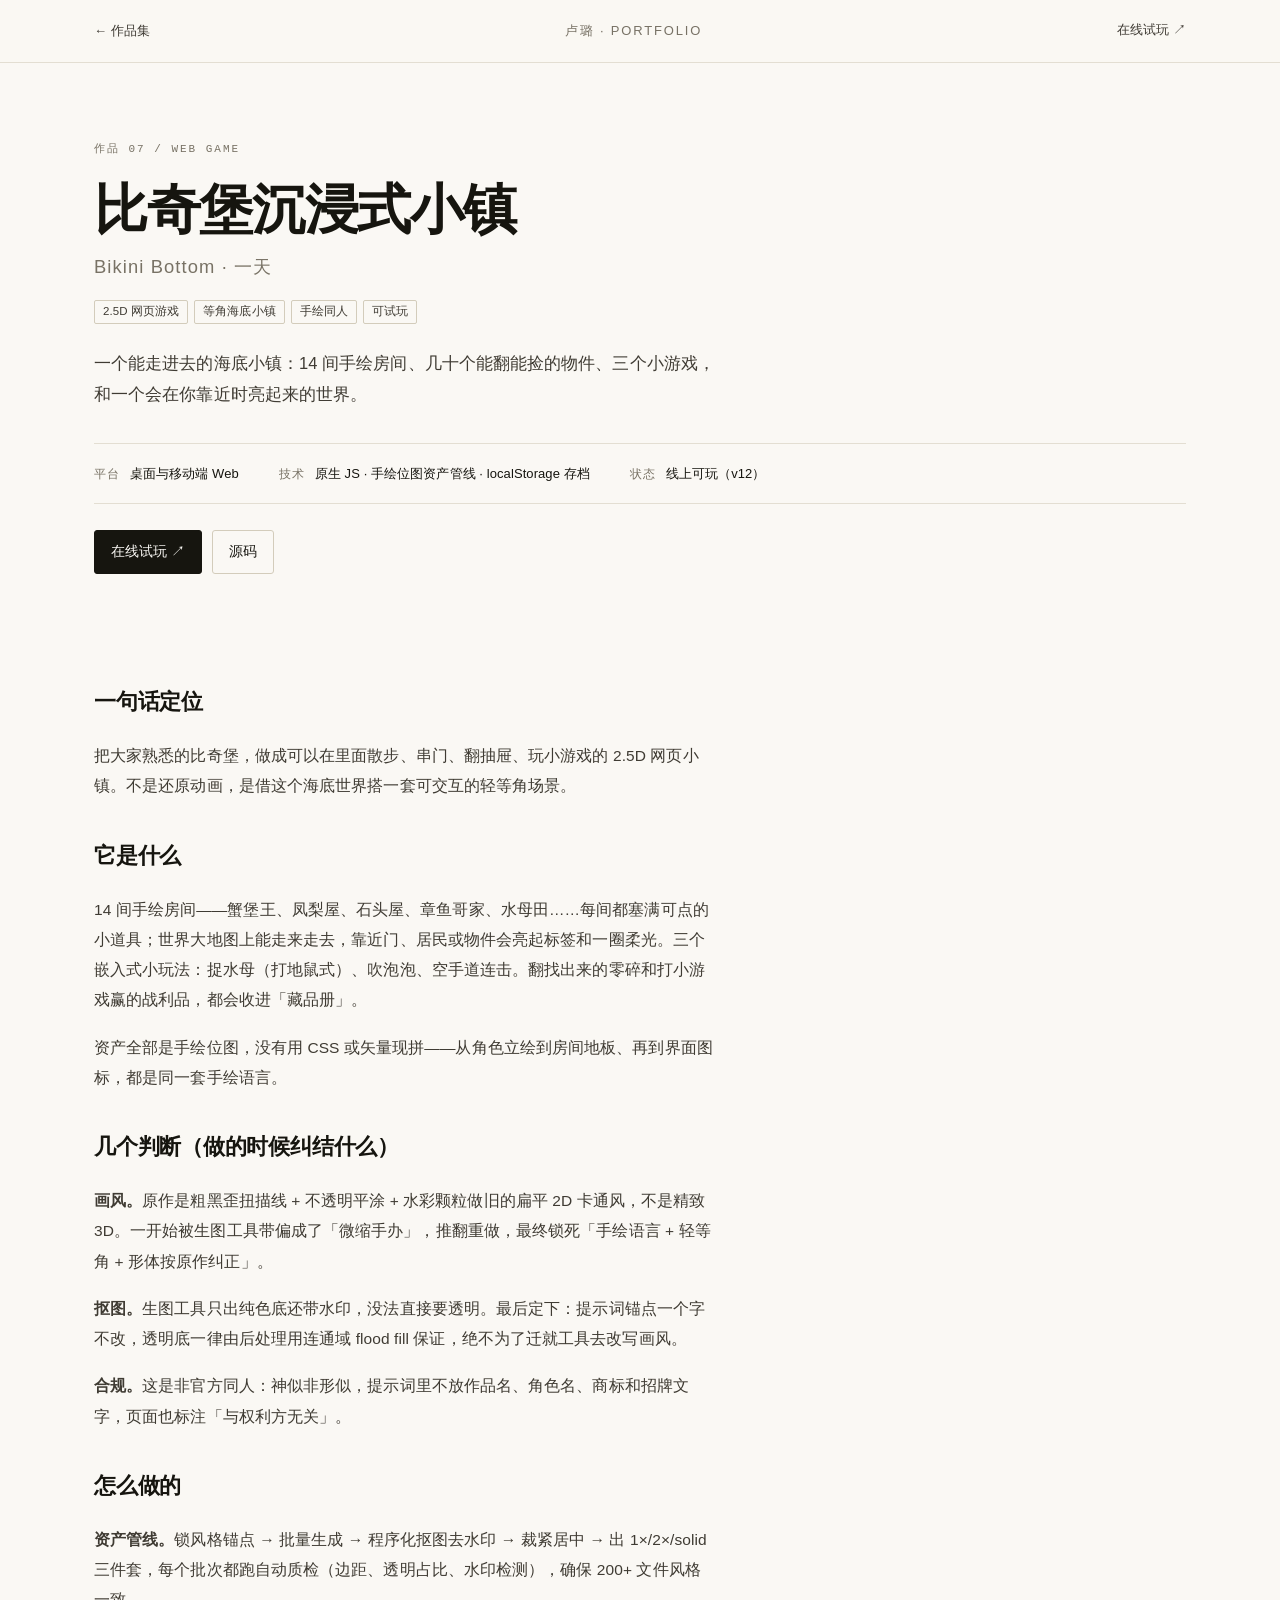
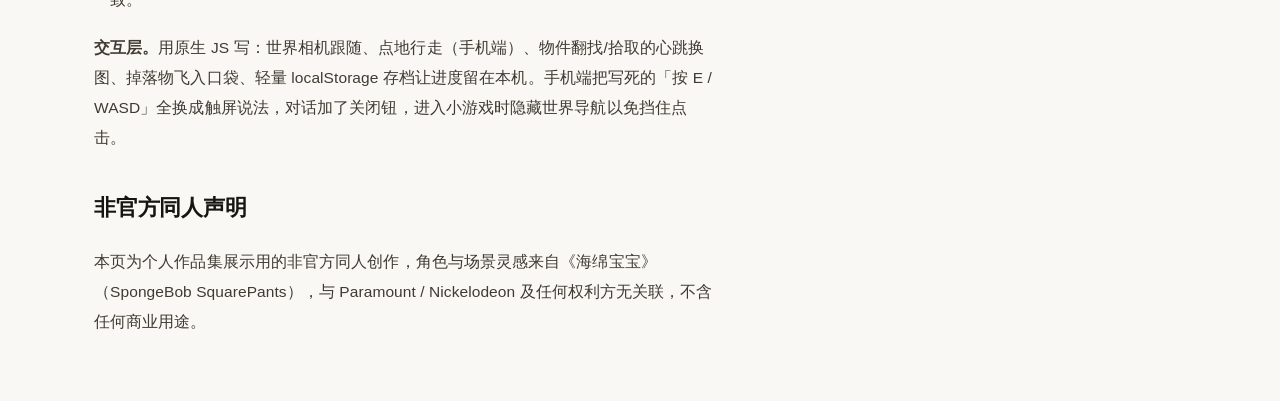
==== docs/bikini/index.html @ 2a7db41d "feat(portfolio): 新增作品 07《比奇堡沉浸式小镇》条目 + 文字版详情页" ====
<!DOCTYPE html>
<html lang="zh-CN">
<head>
<meta charset="UTF-8">
<meta name="viewport" content="width=device-width, initial-scale=1.0">
<title>比奇堡沉浸式小镇 · 卢璐作品集</title>
<meta name="description" content="2.5D 手绘同人网页游戏：在比奇堡散步、串门、翻找、玩小游戏。原生 JS + 手绘位图资产管线，双 AI 协作产出。">
<link rel="stylesheet" href="../assets/doc.css">
<link rel="icon" href="data:image/svg+xml,%3Csvg xmlns='http://www.w3.org/2000/svg' viewBox='0 0 32 32'%3E%3Crect width='32' height='32' fill='%2316150f'/%3E%3Crect x='9' y='9' width='14' height='2' fill='%23faf8f4'/%3E%3Crect x='9' y='15' width='14' height='2' fill='%23faf8f4'/%3E%3Crect x='9' y='21' width='9' height='2' fill='%23faf8f4'/%3E%3C/svg%3E">
</head>
<body>

<header class="bar">
  <div class="wrap bar__in">
    <a class="bar__back" href="../">← 作品集</a>
    <span class="bar__name">卢璐 · PORTFOLIO</span>
    <nav class="bar__nav">
      <a href="https://bikini-bottom-world.app.workbuddy.host/?sharecode=BSQ4BPHGH3" target="_blank" rel="noopener">在线试玩 ↗</a>
    </nav>
  </div>
</header>

<main class="wrap">

  <section class="hero">
    <p class="hero__no">作品 07 / WEB GAME</p>
    <h1>比奇堡沉浸式小镇<small>Bikini Bottom · 一天</small></h1>
    <ul class="tags">
      <li>2.5D 网页游戏</li><li>等角海底小镇</li><li>手绘同人</li><li>可试玩</li>
    </ul>
    <p class="hero__sub">一个能走进去的海底小镇：14 间手绘房间、几十个能翻能捡的物件、三个小游戏，和一个会在你靠近时亮起来的世界。</p>

    <dl class="spec">
      <div><dt>平台</dt><dd>桌面与移动端 Web</dd></div>
      <div><dt>技术</dt><dd>原生 JS · 手绘位图资产管线 · localStorage 存档</dd></div>
      <div><dt>状态</dt><dd>线上可玩（v12）</dd></div>
    </dl>

    <div class="cta">
      <a class="btn" href="https://bikini-bottom-world.app.workbuddy.host/?sharecode=BSQ4BPHGH3" target="_blank" rel="noopener">在线试玩 ↗</a>
      <a class="btn btn--ghost" href="https://github.com/Miolulu/crossing-bikini-bottom" target="_blank" rel="noopener">源码</a>
    </div>
  </section>

  <section class="sec body">
    <h2>一句话定位</h2>
    <p>把大家熟悉的比奇堡，做成可以在里面散步、串门、翻抽屉、玩小游戏的 2.5D 网页小镇。不是还原动画，是借这个海底世界搭一套可交互的轻等角场景。</p>

    <h2 style="margin-top:34px">它是什么</h2>
    <p>14 间手绘房间——蟹堡王、凤梨屋、石头屋、章鱼哥家、水母田……每间都塞满可点的小道具；世界大地图上能走来走去，靠近门、居民或物件会亮起标签和一圈柔光。三个嵌入式小玩法：捉水母（打地鼠式）、吹泡泡、空手道连击。翻找出来的零碎和打小游戏赢的战利品，都会收进「藏品册」。</p>
    <p>资产全部是手绘位图，没有用 CSS 或矢量现拼——从角色立绘到房间地板、再到界面图标，都是同一套手绘语言。</p>

    <h2 style="margin-top:34px">几个判断（做的时候纠结什么）</h2>
    <p><b>画风。</b>原作是粗黑歪扭描线 + 不透明平涂 + 水彩颗粒做旧的扁平 2D 卡通风，不是精致 3D。一开始被生图工具带偏成了「微缩手办」，推翻重做，最终锁死「手绘语言 + 轻等角 + 形体按原作纠正」。</p>
    <p><b>抠图。</b>生图工具只出纯色底还带水印，没法直接要透明。最后定下：提示词锚点一个字不改，透明底一律由后处理用连通域 flood fill 保证，绝不为了迁就工具去改写画风。</p>
    <p><b>合规。</b>这是非官方同人：神似非形似，提示词里不放作品名、角色名、商标和招牌文字，页面也标注「与权利方无关」。</p>

    <h2 style="margin-top:34px">怎么做的</h2>
    <p><b>资产管线。</b>锁风格锚点 → 批量生成 → 程序化抠图去水印 → 裁紧居中 → 出 1×/2×/solid 三件套，每个批次都跑自动质检（边距、透明占比、水印检测），确保 200+ 文件风格一致。</p>
    <p><b>交互层。</b>用原生 JS 写：世界相机跟随、点地行走（手机端）、物件翻找/拾取的心跳换图、掉落物飞入口袋、轻量 localStorage 存档让进度留在本机。手机端把写死的「按 E / WASD」全换成触屏说法，对话加了关闭钮，进入小游戏时隐藏世界导航以免挡住点击。</p>

    <h2 style="margin-top:34px">非官方同人声明</h2>
    <p>本页为个人作品集展示用的非官方同人创作，角色与场景灵感来自《海绵宝宝》（SpongeBob SquarePants），与 Paramount / Nickelodeon 及任何权利方无关联，不含任何商业用途。</p>
  </section>

</main>

</body>
</html>
---- docs/assets/doc.css ----
/* ===========================================================
   作品详情页 · 与首页共用一套版式
   浅底、细线、大图；正文只描述作品本身
   =========================================================== */

:root{
  --bg:#faf8f4;
  --ink:#16150f;
  --ink-2:#3f3b33;
  --muted:#787265;
  --line:#e3ded2;
  --line-2:#d3ccbb;
  --accent:#a8402a;
  --sans:-apple-system,BlinkMacSystemFont,"PingFang SC","Hiragino Sans GB","Microsoft YaHei","Segoe UI",sans-serif;
  --mono:ui-monospace,SFMono-Regular,Menlo,Consolas,"Liberation Mono",monospace;
}

*{box-sizing:border-box}
html{-webkit-text-size-adjust:100%;scroll-behavior:smooth}
body{margin:0;background:var(--bg);color:var(--ink);font-family:var(--sans);
  font-size:16px;line-height:1.78;letter-spacing:.005em;-webkit-font-smoothing:antialiased}
img{display:block;max-width:100%}
a{color:inherit;text-decoration:none}
::selection{background:rgba(168,64,42,.16)}
:focus-visible{outline:2px solid var(--accent);outline-offset:4px}

.wrap{max-width:1180px;margin:0 auto;padding:0 clamp(20px,4vw,44px)}

/* 顶栏 */
.bar{position:sticky;top:0;z-index:10;background:rgba(250,248,244,.92);
  backdrop-filter:saturate(150%) blur(8px);border-bottom:1px solid var(--line)}
.bar__in{display:flex;align-items:center;justify-content:space-between;height:62px;gap:20px}
.bar__back{font-size:13px;color:var(--ink-2);display:inline-flex;align-items:center;gap:6px}
.bar__back:hover{color:var(--accent)}
.bar__name{font-size:13px;color:var(--muted);letter-spacing:.14em}
.bar__nav{display:flex;gap:18px;font-size:13px;color:var(--ink-2)}
.bar__nav a{border-bottom:1px solid transparent;padding-bottom:1px;transition:border-color .2s,color .2s}
.bar__nav a:hover{color:var(--accent);border-color:var(--accent)}

/* 开头 */
.hero{padding:clamp(40px,6vw,78px) 0 clamp(28px,3.4vw,44px)}
.hero__no{font-family:var(--mono);font-size:11px;letter-spacing:.18em;color:var(--muted);margin:0 0 18px}
h1{margin:0;font-size:clamp(32px,5vw,54px);line-height:1.2;font-weight:600;letter-spacing:-.025em}
h1 small{display:block;font-size:.34em;font-weight:400;letter-spacing:.06em;color:var(--muted);margin-top:14px}

.tags{display:flex;flex-wrap:wrap;gap:6px;margin:22px 0 0;padding:0;list-style:none}
.tags li{font-size:11.5px;line-height:1;color:var(--ink-2);border:1px solid var(--line-2);
  border-radius:2px;padding:5px 8px;white-space:nowrap}

.hero__sub{margin:24px 0 0;max-width:38em;font-size:16.5px;line-height:1.92;color:var(--ink-2)}

.spec{display:flex;flex-wrap:wrap;gap:10px 40px;margin:32px 0 0;padding:18px 0;
  border-top:1px solid var(--line);border-bottom:1px solid var(--line);font-size:13px}
.spec div{display:flex;gap:10px;align-items:baseline}
.spec dt{color:var(--muted);font-size:12px;letter-spacing:.08em}
.spec dd{margin:0;color:var(--ink)}

.cta{display:flex;flex-wrap:wrap;gap:10px;margin:26px 0 0}
.btn{display:inline-flex;align-items:center;gap:6px;font-size:13.5px;padding:9px 16px;
  background:var(--ink);color:var(--bg);border:1px solid var(--ink);border-radius:3px;transition:opacity .2s}
.btn:hover{opacity:.82}
.btn--ghost{background:transparent;color:var(--ink);border-color:var(--line-2)}
.btn--ghost:hover{border-color:var(--ink);opacity:1}

/* 图 */
figure{margin:0}
.shot{margin:0 0 clamp(10px,1.4vw,16px)}
.shot img,.gal img{width:100%;height:auto}
figcaption{display:flex;flex-wrap:wrap;gap:4px 12px;margin-top:9px;font-size:12.5px;color:var(--muted);line-height:1.6}
figcaption b{font-weight:500;color:var(--ink-2)}

.gal{display:grid;gap:clamp(20px,3vw,34px);margin-top:clamp(20px,3vw,34px)}
.gal--two{grid-template-columns:1fr 1fr}

/* 竖屏截图排一行 */
.phones{display:flex;flex-wrap:wrap;align-items:flex-start;justify-content:flex-start;
  gap:clamp(18px,3.4vw,44px);margin:0 0 clamp(24px,3vw,36px)}
.phones figure{margin:0}
.phones img{height:auto;width:100%}
.phones .narrow{flex:0 0 clamp(200px,20vw,250px)}
.phones .wide{flex:1 1 320px;min-width:280px}
.phones figcaption{display:block;margin-top:8px;font-size:12px;color:var(--muted);line-height:1.55}

/* 文字段 */
.body p{margin:0 0 1.1em;max-width:40em;color:var(--ink-2);font-size:15.5px;line-height:1.95}
.body p:last-child{margin-bottom:0}
.sec{padding:clamp(40px,5vw,64px) 0}
.sec--line{border-top:1px solid var(--line)}
h2{font-size:clamp(18px,2vw,22px);font-weight:600;letter-spacing:-.01em;margin:0 0 20px}

/* 翻页 */
.pager{display:flex;flex-wrap:wrap;gap:14px;justify-content:space-between;
  border-top:1px solid var(--line);padding:26px 0 0;margin-top:clamp(30px,5vw,56px)}
.pager a{display:block}
.pager small{display:block;font-family:var(--mono);font-size:10.5px;letter-spacing:.16em;color:var(--muted);margin-bottom:4px}
.pager b{font-weight:500;font-size:14.5px}
.pager a:hover b{color:var(--accent)}

.foot{display:flex;flex-wrap:wrap;gap:8px 20px;align-items:baseline;
  font-size:12.5px;color:var(--muted);padding:44px 0 56px;border-top:1px solid var(--line);margin-top:44px}
.foot b{font-weight:500;color:var(--ink)}
.foot .sp{flex:1;min-width:20px}

@media (max-width:820px){
  .gal--two{grid-template-columns:1fr}
  .bar__name{display:none}
  .spec{gap:8px 24px}
}
@media (prefers-reduced-motion:reduce){html{scroll-behavior:auto}}
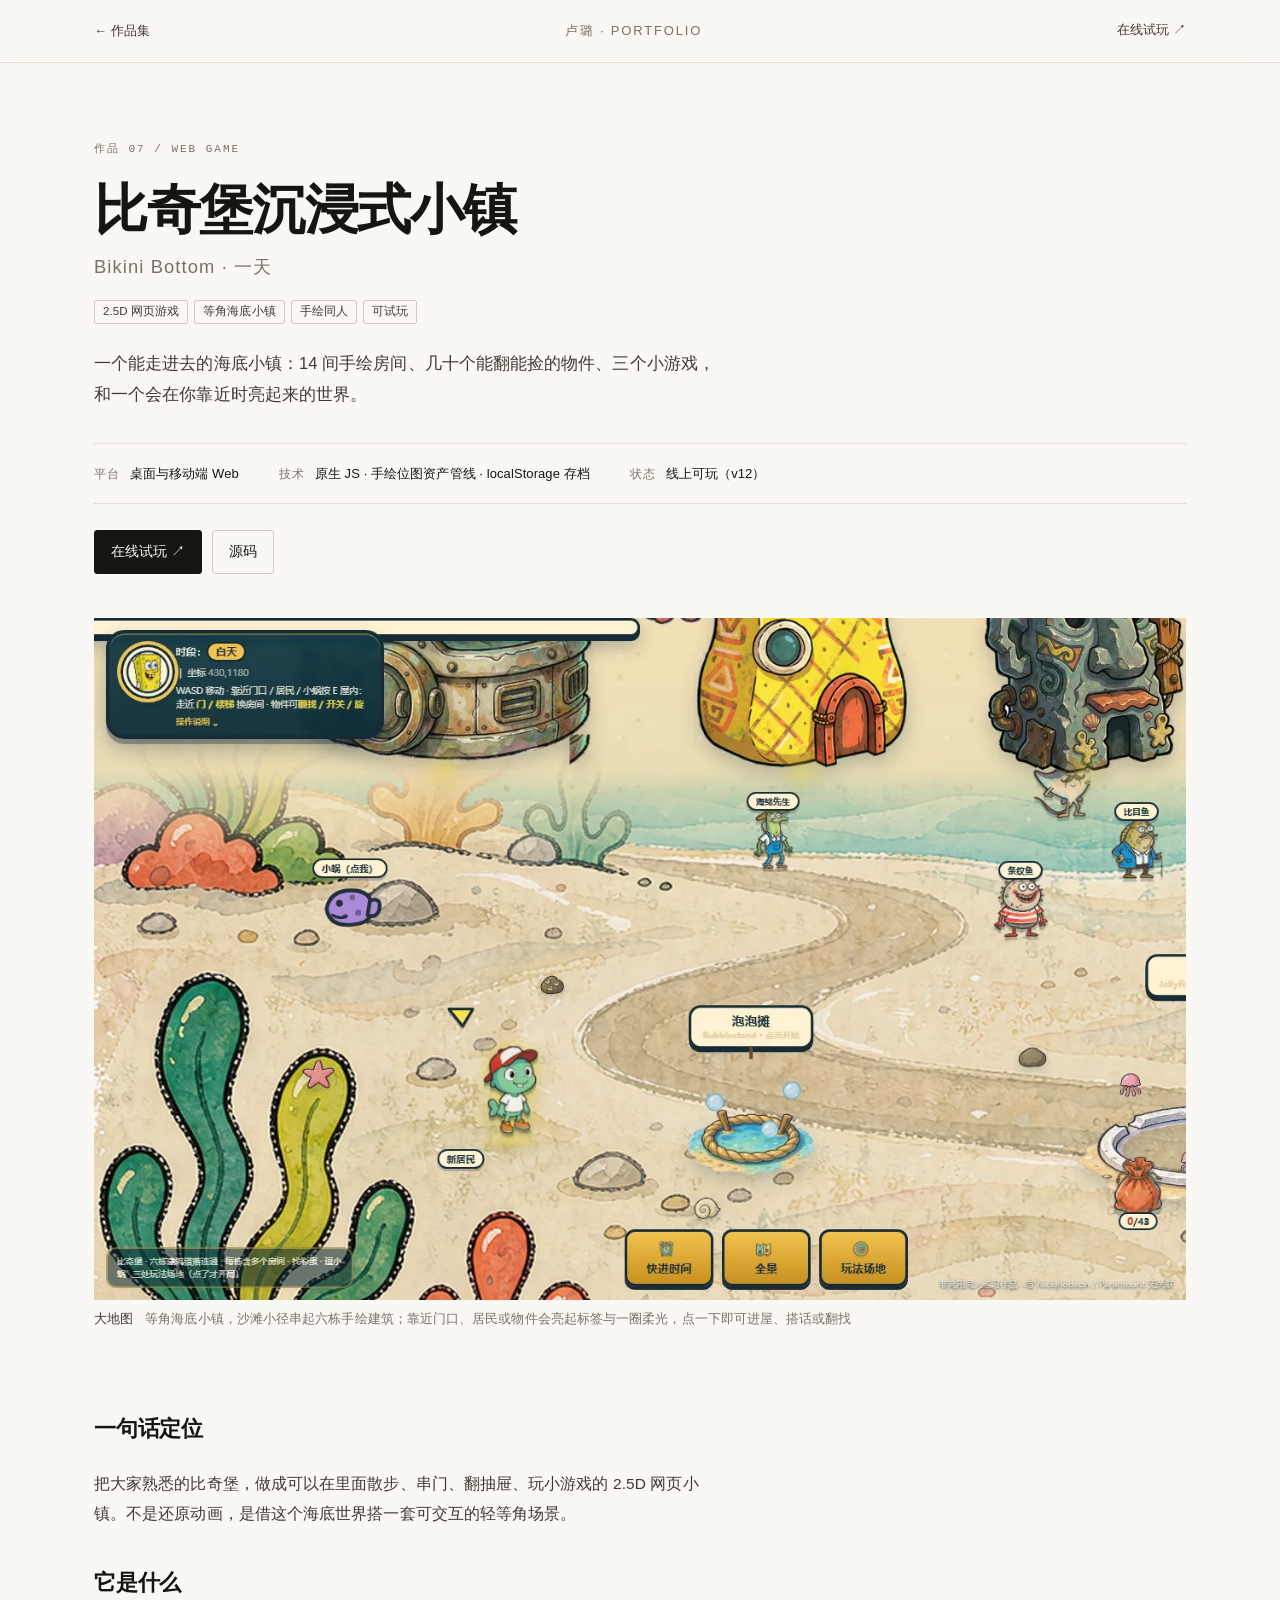
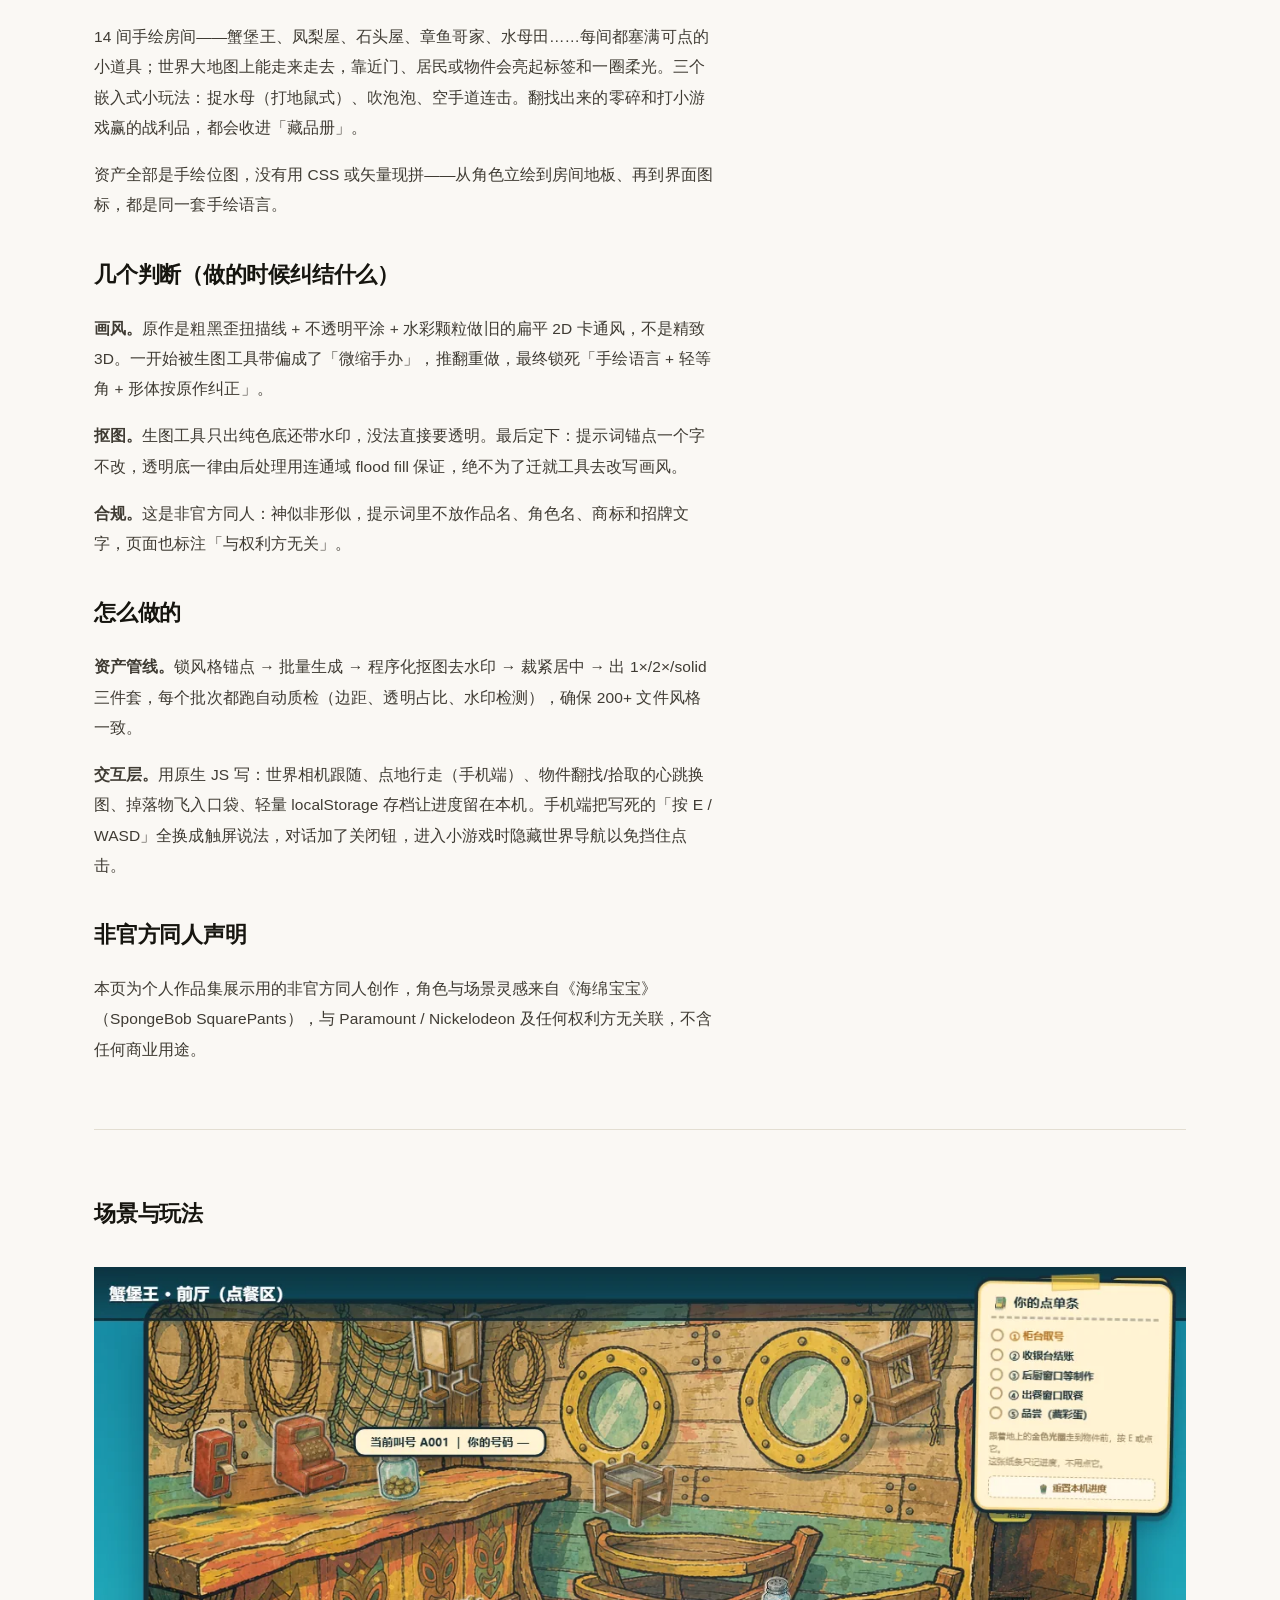
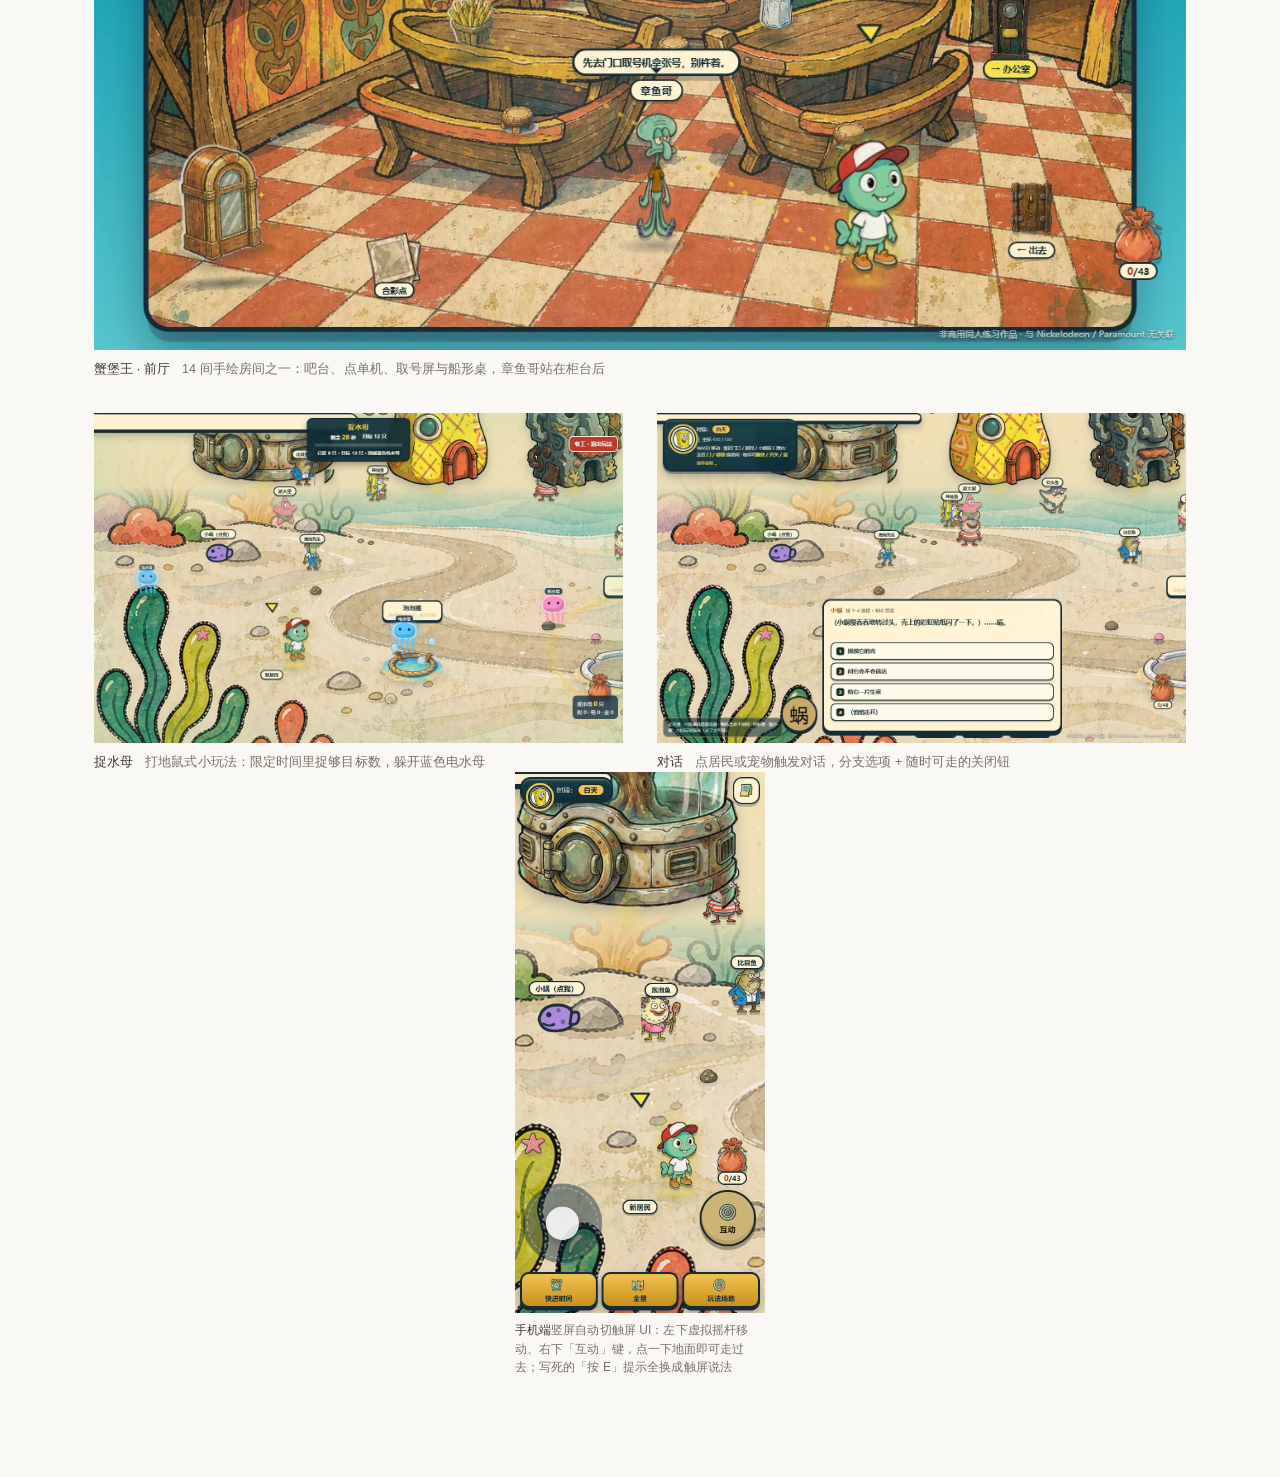
==== commit d2505725: "feat(portfolio): 比奇堡详情页补实机截图（大地图/室内/小游戏/对话/手机）" ====
--- a/docs/bikini/index.html
+++ b/docs/bikini/index.html
@@ -42,6 +42,11 @@
     </div>
   </section>
 
+  <figure class="shot">
+    <img src="../assets/hd/bikini-world.webp" alt="big map" width="1280" height="800">
+    <figcaption><b>大地图</b><span>等角海底小镇，沙滩小径串起六栋手绘建筑；靠近门口、居民或物件会亮起标签与一圈柔光，点一下即可进屋、搭话或翻找</span></figcaption>
+  </figure>
+
   <section class="sec body">
     <h2>一句话定位</h2>
     <p>把大家熟悉的比奇堡，做成可以在里面散步、串门、翻抽屉、玩小游戏的 2.5D 网页小镇。不是还原动画，是借这个海底世界搭一套可交互的轻等角场景。</p>
@@ -63,6 +68,33 @@
     <p>本页为个人作品集展示用的非官方同人创作，角色与场景灵感来自《海绵宝宝》（SpongeBob SquarePants），与 Paramount / Nickelodeon 及任何权利方无关联，不含任何商业用途。</p>
   </section>
 
+  <section class="sec sec--line">
+    <h2>场景与玩法</h2>
+    <div class="gal">
+      <div class="gal gal--one" style="margin-top:0">
+        <figure>
+          <img src="../assets/hd/bikini-interior.webp" alt="hall" width="1280" height="800" loading="lazy">
+          <figcaption><b>蟹堡王 · 前厅</b><span>14 间手绘房间之一：吧台、点单机、取号屏与船形桌，章鱼哥站在柜台后</span></figcaption>
+        </figure>
+      </div>
+      <div class="gal gal--two" style="margin-top:0">
+        <figure>
+          <img src="../assets/hd/bikini-minigame.webp" alt="jelly" width="1280" height="800" loading="lazy">
+          <figcaption><b>捉水母</b><span>打地鼠式小玩法：限定时间里捉够目标数，躲开蓝色电水母</span></figcaption>
+        </figure>
+        <figure>
+          <img src="../assets/hd/bikini-dialogue.webp" alt="dialogue" width="1280" height="800" loading="lazy">
+          <figcaption><b>对话</b><span>点居民或宠物触发对话，分支选项 + 随时可走的关闭钮</span></figcaption>
+        </figure>
+      </div>
+    </div>
+    <div class="phones" style="justify-content:center">
+      <figure class="narrow">
+        <img src="../assets/hd/bikini-mobile.webp" alt="mobile" width="390" height="844" loading="lazy">
+        <figcaption><b>手机端</b><span>竖屏自动切触屏 UI：左下虚拟摇杆移动、右下「互动」键，点一下地面即可走过去；写死的「按 E」提示全换成触屏说法</span></figcaption>
+      </figure>
+    </div>
+  </section>
 </main>
 
 </body>
